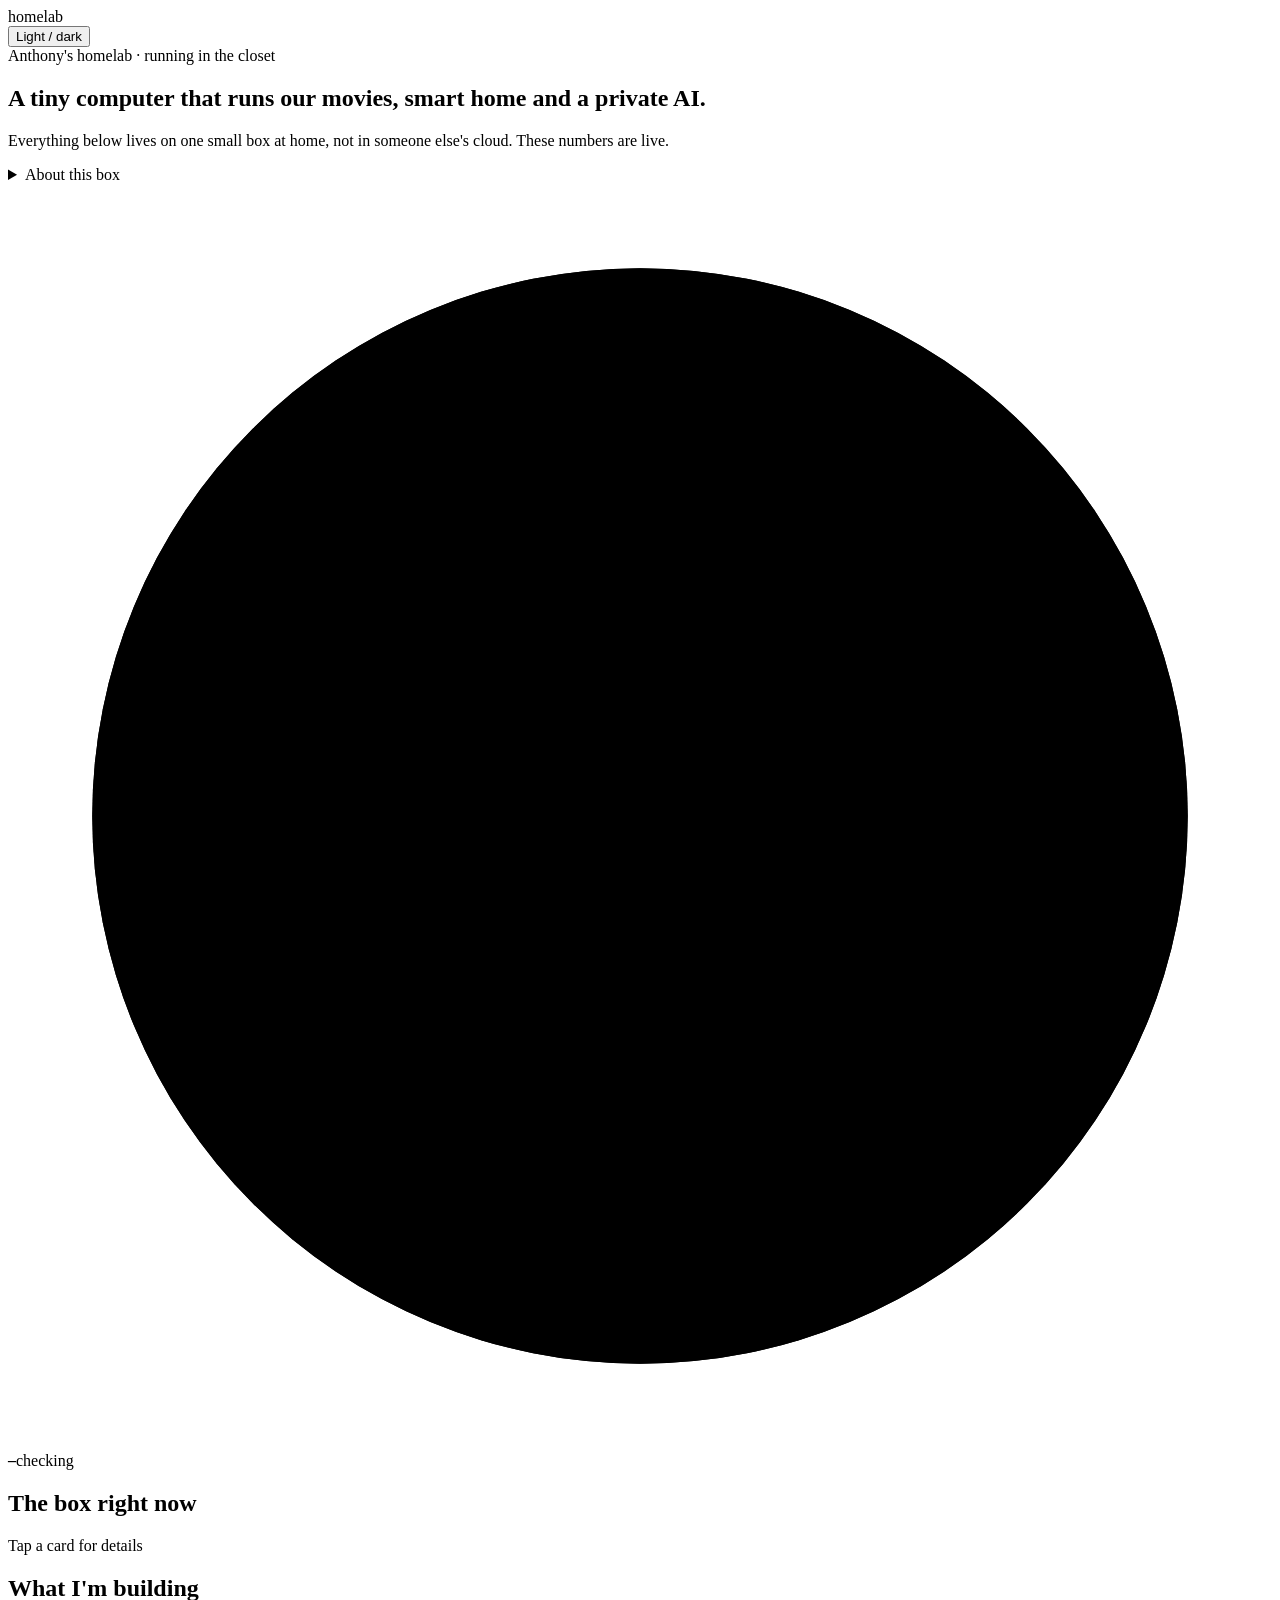
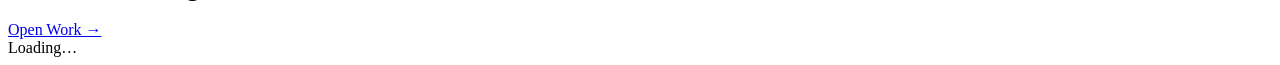
==== docker/dashboard/site/index.html @ 1c1d1d02 "Home page: a show-off landing page with live box stats and open-work totals (#395) Replaces Homepage" ====
<!doctype html>
<html lang="en">
<head>
<meta charset="utf-8">
<meta name="viewport" content="width=device-width, initial-scale=1, viewport-fit=cover">
<title>homelab</title>
<meta name="description" content="Every service on the box, in one place.">
<link rel="icon" href="/icons/favicon.svg" type="image/svg+xml">
<link rel="icon" href="/icons/favicon-32.png" sizes="32x32" type="image/png">
<link rel="apple-touch-icon" href="/icons/apple-touch-icon.png">
<link rel="manifest" href="/site.webmanifest">
<link rel="stylesheet" href="/app.css">
<script src="/work-data.js" defer></script>
<script src="/app.js" defer></script>
</head>
<body>
<div class="wrap">
  <header class="top">
    <div class="brand"><img src="/icons/favicon.svg" alt=""><span id="host">homelab</span></div>
    <button class="tbtn" type="button" id="theme" aria-label="Switch light or dark">Light / dark</button>
  </header>

  <section class="hero" aria-labelledby="pitch">
    <div class="pitchcol">
      <div class="eyebrow">Anthony's homelab · running in the closet</div>
      <h1 id="pitch">A tiny computer that runs our movies, smart home and a private AI.</h1>
      <p class="pitch">Everything below lives on one small box at home, not in someone else's cloud. These numbers are live.</p>
      <details class="why"><summary>About this box</summary><p>Everything below lives on one small box at home, not in someone else's cloud. These numbers are live.</p></details>
    </div>
    <div class="facts" id="facts"></div>
    <div class="orbit" id="orbit" role="img" aria-label="Checking services">
      <svg viewBox="0 0 240 240" aria-hidden="true">
        <circle cx="120" cy="120" r="104" class="track"/>
        <circle cx="120" cy="120" r="104" class="arc" id="arc" transform="rotate(-90 120 120)"/>
        <circle cx="120" cy="120" r="84" class="dots"/>
        <g class="dot"><circle cx="120" cy="36" r="5"/></g>
      </svg>
      <div class="c"><b id="upn">–</b><span id="upword">checking</span></div>
    </div>
  </section>

  <section aria-labelledby="box-h">
    <h2 id="box-h">The box right now</h2>
    <div class="stats" id="stats"></div>
    <div class="hint">Tap a card for details</div>
    <div class="detail" id="detail" hidden></div>
  </section>

  <section aria-labelledby="work-h">
    <div class="row-h"><h2 id="work-h">What I'm building</h2><a class="more" id="worklink" href="#">Open Work →</a></div>
    <div class="work" id="work"></div>
  </section>

  <div class="groups" id="groups"></div>

  <nav class="links" id="links" aria-label="Links"></nav>
  <div class="foot" id="foot">Loading…</div>
</div>
</body>
</html>
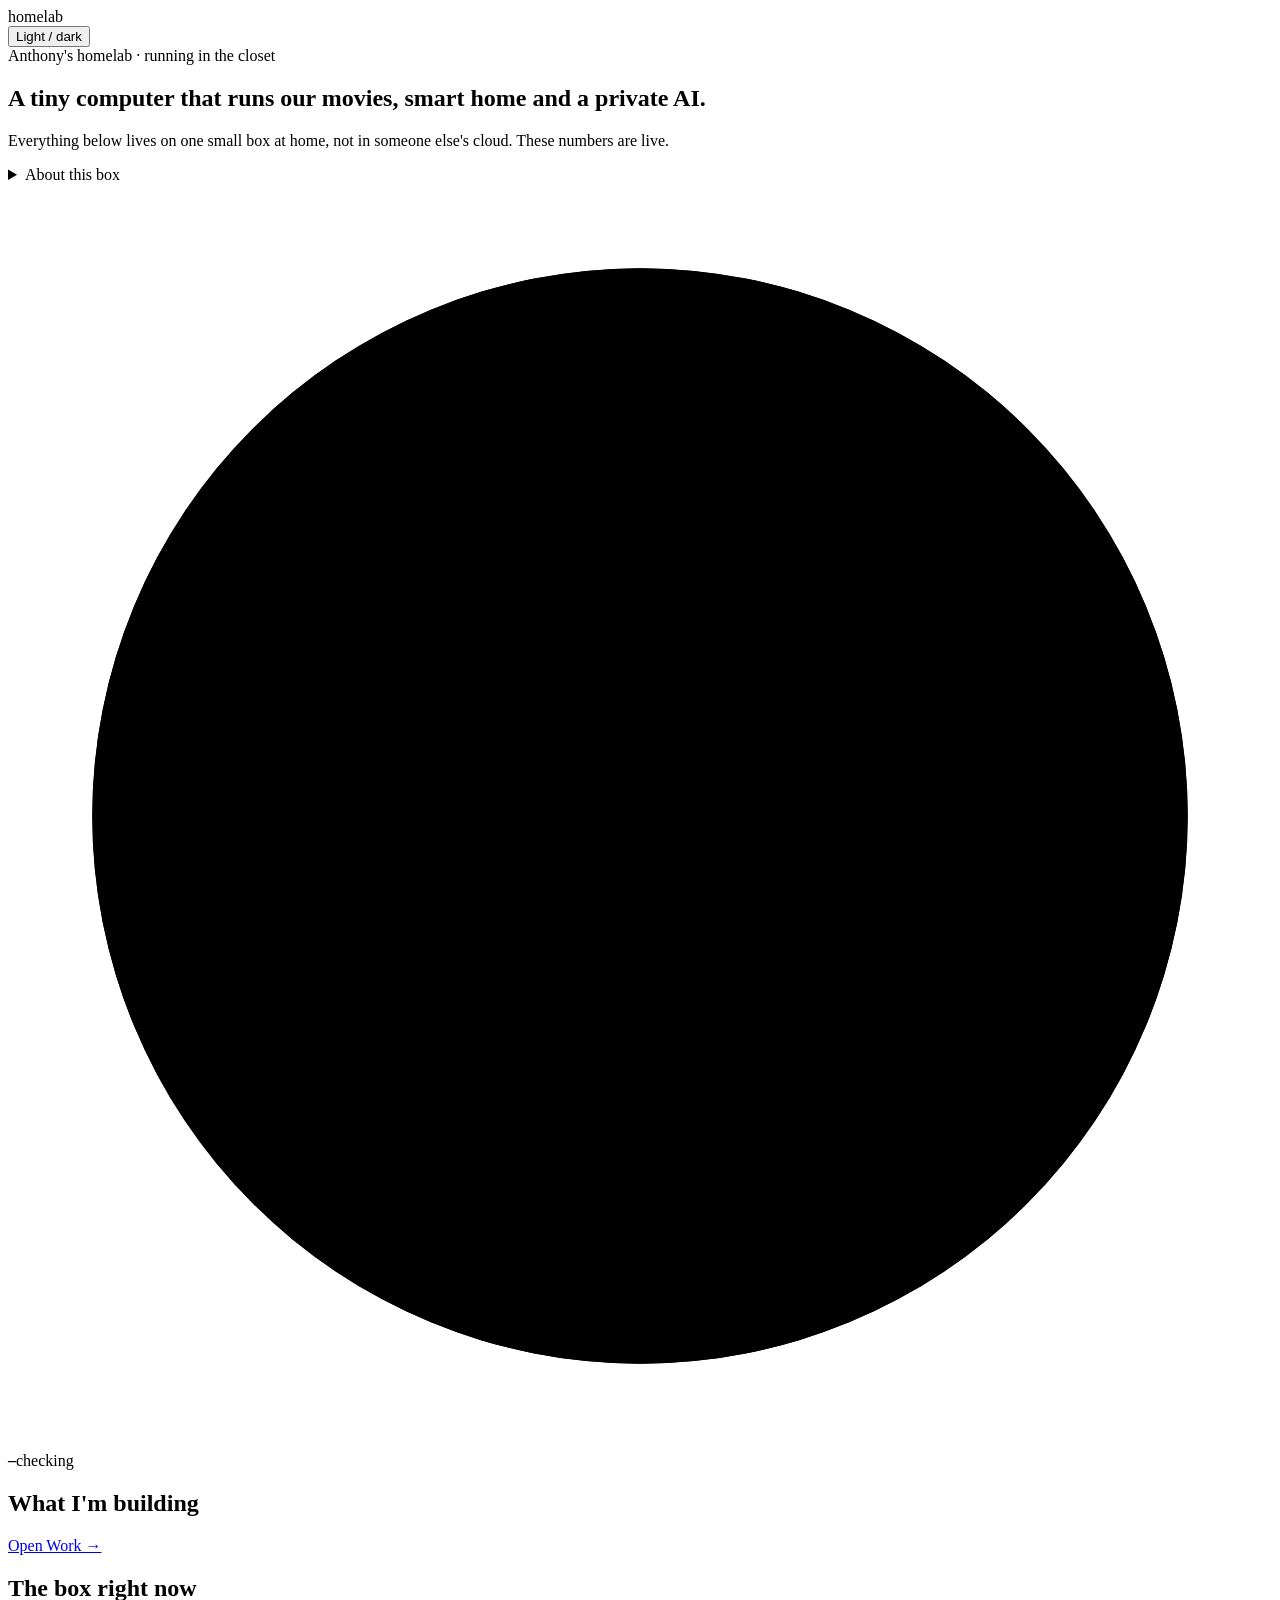
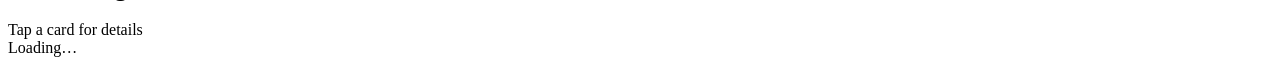
==== commit 9fc06154: "Home page: full-width app rows and Things I built up top (#410) Each app section is now a full-width" ====
--- a/docker/dashboard/site/index.html
+++ b/docker/dashboard/site/index.html
@@ -39,16 +39,21 @@
     </div>
   </section>
 
+  <section aria-labelledby="built-h" id="builtsec" hidden>
+    <h2 id="built-h">Things I built</h2>
+    <div class="built" id="built"></div>
+  </section>
+
+  <section aria-labelledby="work-h">
+    <div class="row-h"><h2 id="work-h">What I'm building</h2><a class="more" id="worklink" href="#">Open Work →</a></div>
+    <div class="work" id="work"></div>
+  </section>
+
   <section aria-labelledby="box-h">
     <h2 id="box-h">The box right now</h2>
     <div class="stats" id="stats"></div>
     <div class="hint">Tap a card for details</div>
     <div class="detail" id="detail" hidden></div>
-  </section>
-
-  <section aria-labelledby="work-h">
-    <div class="row-h"><h2 id="work-h">What I'm building</h2><a class="more" id="worklink" href="#">Open Work →</a></div>
-    <div class="work" id="work"></div>
   </section>
 
   <div class="groups" id="groups"></div>
